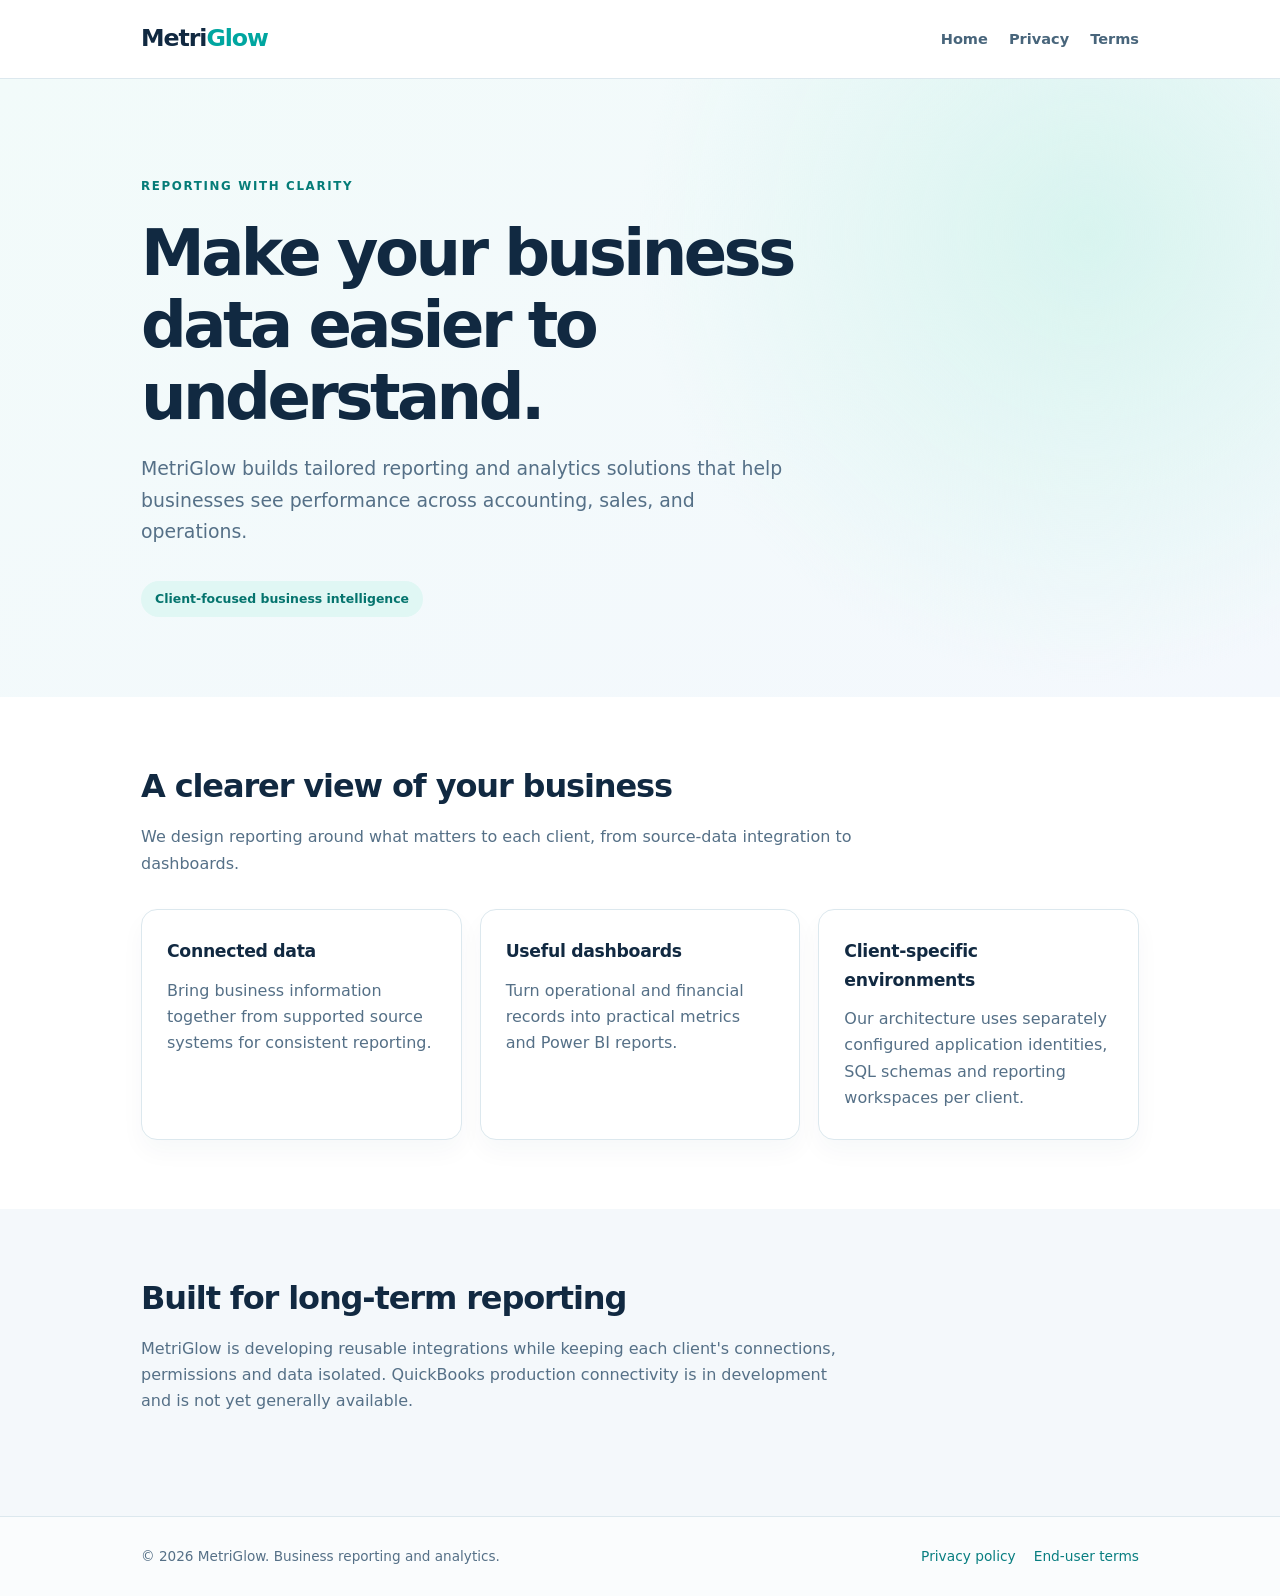
==== index.html @ 0641558f "website(draft): add index.html" ====
<!doctype html>
<html lang="en"><head><meta charset="utf-8"><meta name="viewport" content="width=device-width,initial-scale=1"><meta name="description" content="MetriGlow brings accounting and operations data into clearer business reporting."><title>Business intelligence made clear | MetriGlow</title><link rel="stylesheet" href="styles.css"></head><body><header class="site-header"><div class="wrap"><a class="wordmark" href="index.html" aria-label="MetriGlow home">Metri<span>Glow</span></a><nav aria-label="Main navigation"><a href="index.html">Home</a><a href="privacy.html">Privacy</a><a href="terms.html">Terms</a></nav></div></header><main><section class="hero"><div class="wrap"><span class="eyebrow">Reporting with clarity</span><h1>Make your business data easier to understand.</h1><p>MetriGlow builds tailored reporting and analytics solutions that help businesses see performance across accounting, sales, and operations.</p><span class="pill">Client-focused business intelligence</span></div></section><section class="section" id="services"><div class="wrap"><h2>A clearer view of your business</h2><p class="section-lead">We design reporting around what matters to each client, from source-data integration to dashboards.</p><div class="grid"><div class="panel"><h3>Connected data</h3><p>Bring business information together from supported source systems for consistent reporting.</p></div><div class="panel"><h3>Useful dashboards</h3><p>Turn operational and financial records into practical metrics and Power BI reports.</p></div><div class="panel"><h3>Client-specific environments</h3><p>Our architecture uses separately configured application identities, SQL schemas and reporting workspaces per client.</p></div></div></div></section><section class="section band"><div class="wrap"><h2>Built for long-term reporting</h2><p class="section-lead">MetriGlow is developing reusable integrations while keeping each client's connections, permissions and data isolated. QuickBooks production connectivity is in development and is not yet generally available.</p></div></section></main><footer class="site-footer"><div class="wrap"><p>© 2026 MetriGlow. Business reporting and analytics.</p><div class="footer-links"><a href="privacy.html">Privacy policy</a><a href="terms.html">End-user terms</a></div></div></footer></body></html>
---- styles.css ----
:root{color-scheme:light;--ink:#112941;--muted:#557087;--teal:#00a6a0;--line:#dce8ee;--surface:#f4f8fb;--white:#fff}
*{box-sizing:border-box}html{scroll-behavior:smooth}body{margin:0;font-family:ui-sans-serif,system-ui,-apple-system,BlinkMacSystemFont,"Segoe UI",sans-serif;line-height:1.65;color:var(--ink);background:var(--white)}
a{color:#087e80;text-decoration:none}a:hover{text-decoration:underline}
.wrap{max-width:1050px;margin:0 auto;padding:0 26px}
.site-header{border-bottom:1px solid var(--line);background:#fff;position:sticky;top:0;z-index:2}
.site-header .wrap{display:flex;align-items:center;justify-content:space-between;gap:24px;min-height:78px}
.wordmark{font-size:1.48rem;font-weight:800;letter-spacing:-.045em;color:var(--ink)}
.wordmark span{color:var(--teal)}
nav{display:flex;flex-wrap:wrap;gap:21px;font-size:.91rem;font-weight:650}
nav a{color:#48657b}
.hero{padding:93px 0 80px;background:radial-gradient(circle at 85% 25%,#d8f4ef 0,transparent 38%),linear-gradient(150deg,#f2fbfa,#f4f8fd)}
.eyebrow{display:inline-block;font-size:.74rem;text-transform:uppercase;font-weight:800;letter-spacing:.14em;color:#057c78}
h1{font-size:clamp(2.6rem,5vw,4.5rem);line-height:1.12;letter-spacing:-.055em;max-width:800px;margin:20px 0}
.hero p{font-size:1.18rem;color:var(--muted);max-width:650px}
.pill{display:inline-block;background:#e0f7f4;color:#05746e;padding:8px 14px;border-radius:50px;font-size:.78rem;font-weight:750;margin-top:15px}
.section{padding:69px 0}h2{letter-spacing:-.035em;font-size:2rem;line-height:1.25;margin:0 0 18px}h3{letter-spacing:-.018em;font-size:1.08rem;margin:0 0 12px}
.section-lead{color:var(--muted);max-width:720px;margin-bottom:32px}
.grid{display:grid;grid-template-columns:repeat(3,minmax(0,1fr));gap:18px}
.panel{border:1px solid var(--line);border-radius:16px;padding:27px 25px;background:#fff;box-shadow:0 12px 24px rgba(25,58,86,.035)}
.panel p{color:var(--muted);margin:0}
.band{background:var(--surface)}
.legal{padding-top:66px;padding-bottom:84px;max-width:850px}
.legal h1{font-size:clamp(2.35rem,4vw,3.5rem);margin:12px 0 12px}
.legal h2{font-size:1.4rem;margin-top:37px}
.legal p,.legal li{color:#324f66}
.legal li{margin-bottom:7px}
.notice{background:#fff6e3;border:1px solid #e6c26f;border-radius:12px;padding:18px 22px;margin:26px 0;color:#684b15}
.notice strong{color:#69450e}
.placeholder{background:#fff1d0;padding:2px 5px;border-radius:4px;color:#67480b;font-weight:700}
.small{font-size:.88rem;color:var(--muted)}
.site-footer{border-top:1px solid var(--line);padding:28px 0;background:#fafcfd}
.site-footer .wrap{display:flex;justify-content:space-between;align-items:center;gap:20px;flex-wrap:wrap}
.site-footer p{font-size:.85rem;color:var(--muted);margin:0}
.footer-links{display:flex;gap:18px;font-size:.86rem}
@media(max-width:670px){.site-header .wrap{flex-direction:column;align-items:flex-start;padding-top:18px;padding-bottom:18px;gap:8px}.hero{padding:64px 0}.grid{grid-template-columns:1fr}.section{padding:50px 0}}
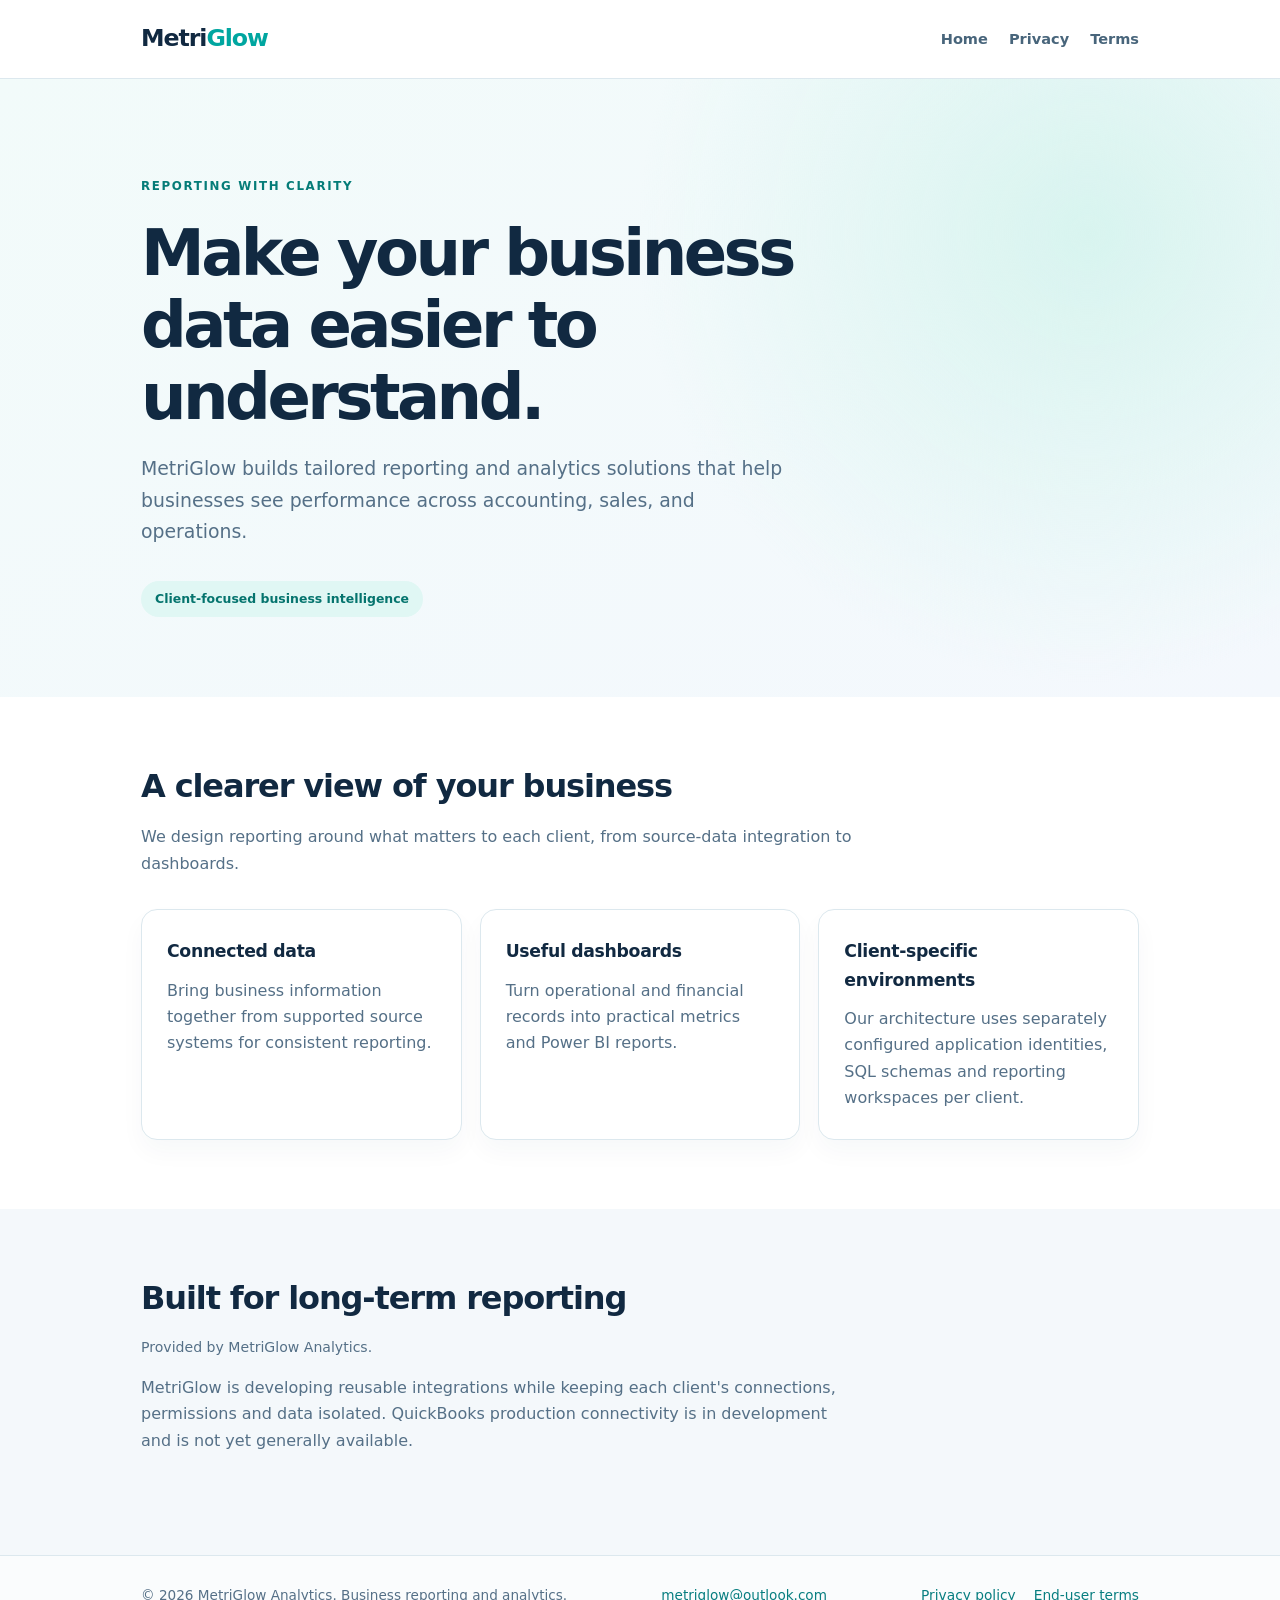
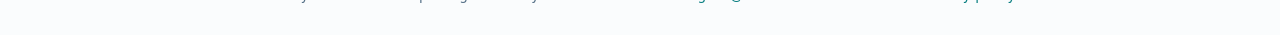
==== commit 85ce63e0: "website(draft): add MetriGlow Analytics identity and public contact" ====
--- a/index.html
+++ b/index.html
@@ -1,2 +1,2 @@
 <!doctype html>
-<html lang="en"><head><meta charset="utf-8"><meta name="viewport" content="width=device-width,initial-scale=1"><meta name="description" content="MetriGlow brings accounting and operations data into clearer business reporting."><title>Business intelligence made clear | MetriGlow</title><link rel="stylesheet" href="styles.css"></head><body><header class="site-header"><div class="wrap"><a class="wordmark" href="index.html" aria-label="MetriGlow home">Metri<span>Glow</span></a><nav aria-label="Main navigation"><a href="index.html">Home</a><a href="privacy.html">Privacy</a><a href="terms.html">Terms</a></nav></div></header><main><section class="hero"><div class="wrap"><span class="eyebrow">Reporting with clarity</span><h1>Make your business data easier to understand.</h1><p>MetriGlow builds tailored reporting and analytics solutions that help businesses see performance across accounting, sales, and operations.</p><span class="pill">Client-focused business intelligence</span></div></section><section class="section" id="services"><div class="wrap"><h2>A clearer view of your business</h2><p class="section-lead">We design reporting around what matters to each client, from source-data integration to dashboards.</p><div class="grid"><div class="panel"><h3>Connected data</h3><p>Bring business information together from supported source systems for consistent reporting.</p></div><div class="panel"><h3>Useful dashboards</h3><p>Turn operational and financial records into practical metrics and Power BI reports.</p></div><div class="panel"><h3>Client-specific environments</h3><p>Our architecture uses separately configured application identities, SQL schemas and reporting workspaces per client.</p></div></div></div></section><section class="section band"><div class="wrap"><h2>Built for long-term reporting</h2><p class="section-lead">MetriGlow is developing reusable integrations while keeping each client's connections, permissions and data isolated. QuickBooks production connectivity is in development and is not yet generally available.</p></div></section></main><footer class="site-footer"><div class="wrap"><p>© 2026 MetriGlow. Business reporting and analytics.</p><div class="footer-links"><a href="privacy.html">Privacy policy</a><a href="terms.html">End-user terms</a></div></div></footer></body></html>
+<html lang="en"><head><meta charset="utf-8"><meta name="viewport" content="width=device-width,initial-scale=1"><meta name="description" content="MetriGlow brings accounting and operations data into clearer business reporting."><title>Business intelligence made clear | MetriGlow</title><link rel="stylesheet" href="styles.css"></head><body><header class="site-header"><div class="wrap"><a class="wordmark" href="index.html" aria-label="MetriGlow home">Metri<span>Glow</span></a><nav aria-label="Main navigation"><a href="index.html">Home</a><a href="privacy.html">Privacy</a><a href="terms.html">Terms</a></nav></div></header><main><section class="hero"><div class="wrap"><span class="eyebrow">Reporting with clarity</span><h1>Make your business data easier to understand.</h1><p>MetriGlow builds tailored reporting and analytics solutions that help businesses see performance across accounting, sales, and operations.</p><span class="pill">Client-focused business intelligence</span></div></section><section class="section" id="services"><div class="wrap"><h2>A clearer view of your business</h2><p class="section-lead">We design reporting around what matters to each client, from source-data integration to dashboards.</p><div class="grid"><div class="panel"><h3>Connected data</h3><p>Bring business information together from supported source systems for consistent reporting.</p></div><div class="panel"><h3>Useful dashboards</h3><p>Turn operational and financial records into practical metrics and Power BI reports.</p></div><div class="panel"><h3>Client-specific environments</h3><p>Our architecture uses separately configured application identities, SQL schemas and reporting workspaces per client.</p></div></div></div></section><section class="section band"><div class="wrap"><h2>Built for long-term reporting</h2><p class="small">Provided by MetriGlow Analytics.</p><p class="section-lead">MetriGlow is developing reusable integrations while keeping each client's connections, permissions and data isolated. QuickBooks production connectivity is in development and is not yet generally available.</p></div></section></main><footer class="site-footer"><div class="wrap"><p>© 2026 MetriGlow Analytics. Business reporting and analytics.</p><p><a href="mailto:metriglow@outlook.com">metriglow@outlook.com</a></p><div class="footer-links"><a href="privacy.html">Privacy policy</a><a href="terms.html">End-user terms</a></div></div></footer></body></html>
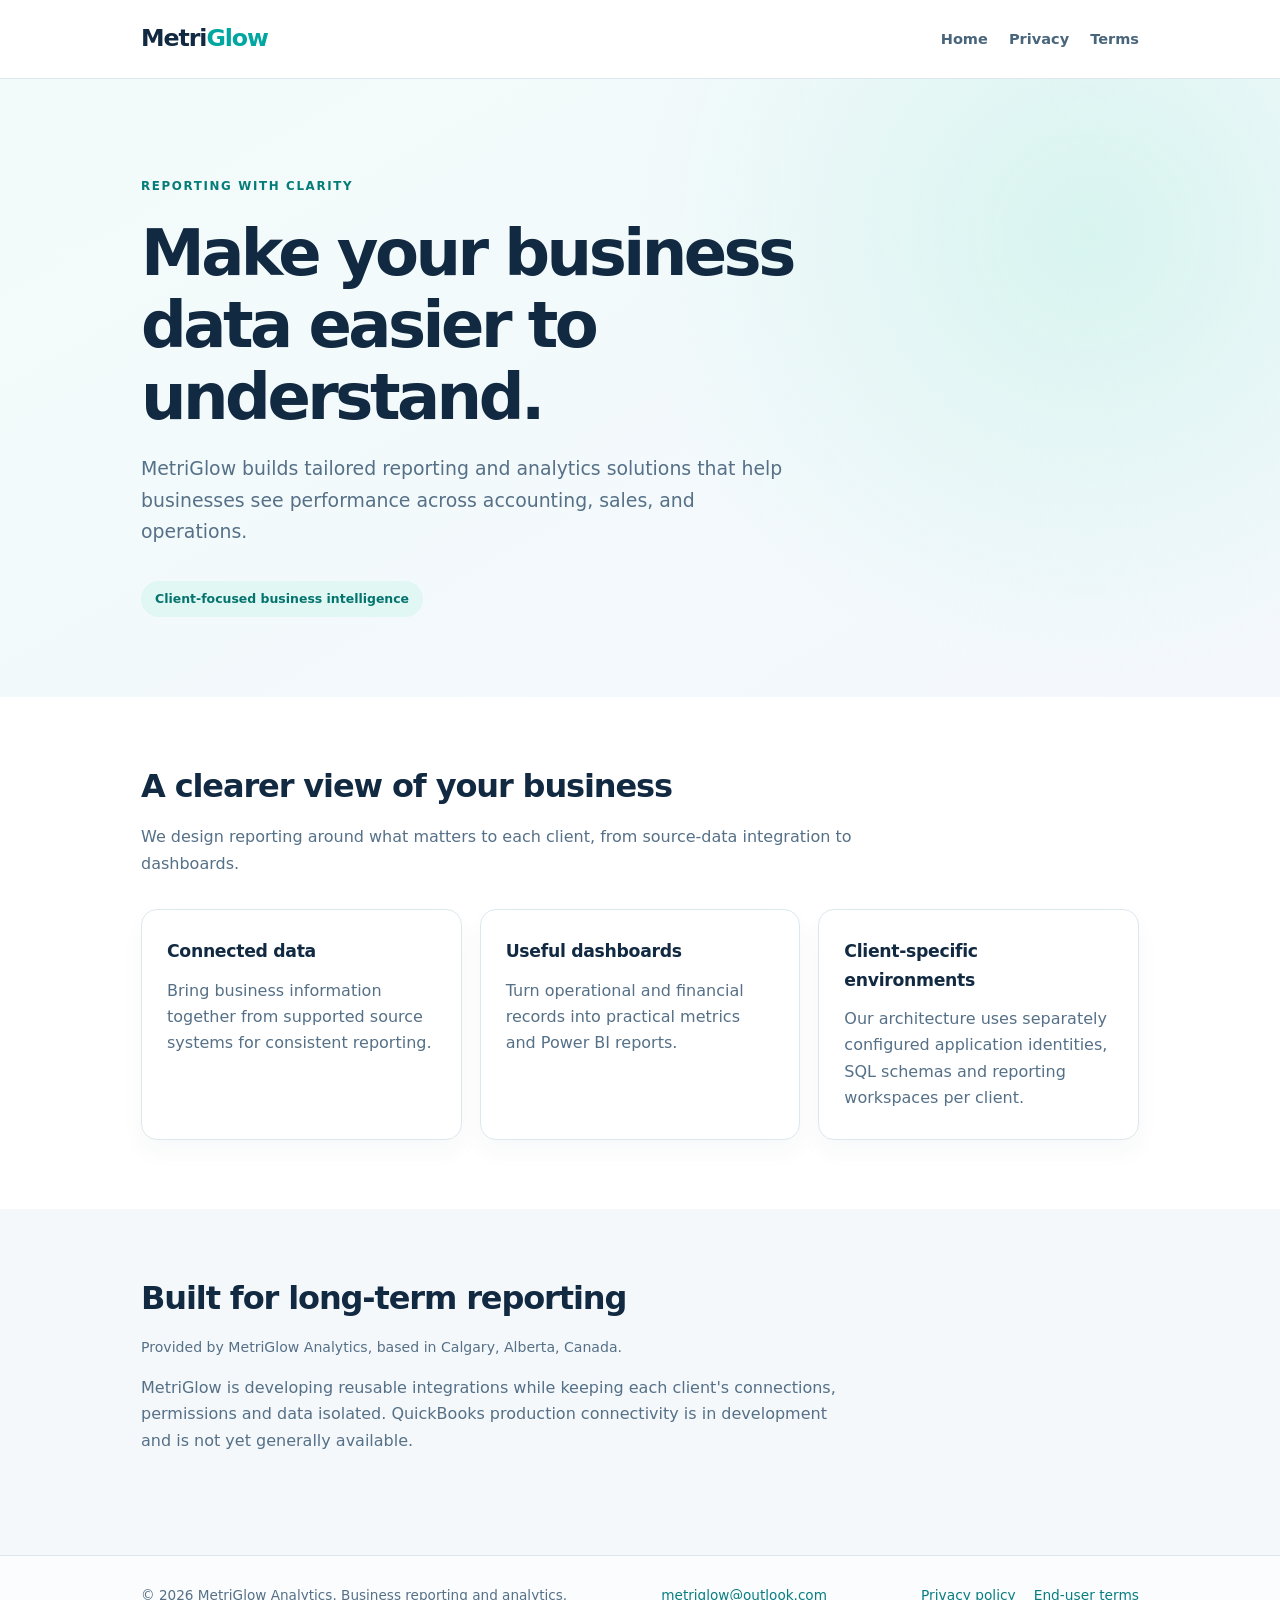
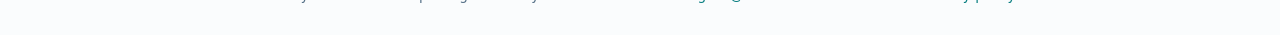
==== commit 1a91c470: "website(draft): identify Calgary Alberta Canada as business location" ====
--- a/index.html
+++ b/index.html
@@ -1,2 +1,2 @@
 <!doctype html>
-<html lang="en"><head><meta charset="utf-8"><meta name="viewport" content="width=device-width,initial-scale=1"><meta name="description" content="MetriGlow brings accounting and operations data into clearer business reporting."><title>Business intelligence made clear | MetriGlow</title><link rel="stylesheet" href="styles.css"></head><body><header class="site-header"><div class="wrap"><a class="wordmark" href="index.html" aria-label="MetriGlow home">Metri<span>Glow</span></a><nav aria-label="Main navigation"><a href="index.html">Home</a><a href="privacy.html">Privacy</a><a href="terms.html">Terms</a></nav></div></header><main><section class="hero"><div class="wrap"><span class="eyebrow">Reporting with clarity</span><h1>Make your business data easier to understand.</h1><p>MetriGlow builds tailored reporting and analytics solutions that help businesses see performance across accounting, sales, and operations.</p><span class="pill">Client-focused business intelligence</span></div></section><section class="section" id="services"><div class="wrap"><h2>A clearer view of your business</h2><p class="section-lead">We design reporting around what matters to each client, from source-data integration to dashboards.</p><div class="grid"><div class="panel"><h3>Connected data</h3><p>Bring business information together from supported source systems for consistent reporting.</p></div><div class="panel"><h3>Useful dashboards</h3><p>Turn operational and financial records into practical metrics and Power BI reports.</p></div><div class="panel"><h3>Client-specific environments</h3><p>Our architecture uses separately configured application identities, SQL schemas and reporting workspaces per client.</p></div></div></div></section><section class="section band"><div class="wrap"><h2>Built for long-term reporting</h2><p class="small">Provided by MetriGlow Analytics.</p><p class="section-lead">MetriGlow is developing reusable integrations while keeping each client's connections, permissions and data isolated. QuickBooks production connectivity is in development and is not yet generally available.</p></div></section></main><footer class="site-footer"><div class="wrap"><p>© 2026 MetriGlow Analytics. Business reporting and analytics.</p><p><a href="mailto:metriglow@outlook.com">metriglow@outlook.com</a></p><div class="footer-links"><a href="privacy.html">Privacy policy</a><a href="terms.html">End-user terms</a></div></div></footer></body></html>
+<html lang="en"><head><meta charset="utf-8"><meta name="viewport" content="width=device-width,initial-scale=1"><meta name="description" content="MetriGlow brings accounting and operations data into clearer business reporting."><title>Business intelligence made clear | MetriGlow</title><link rel="stylesheet" href="styles.css"></head><body><header class="site-header"><div class="wrap"><a class="wordmark" href="index.html" aria-label="MetriGlow home">Metri<span>Glow</span></a><nav aria-label="Main navigation"><a href="index.html">Home</a><a href="privacy.html">Privacy</a><a href="terms.html">Terms</a></nav></div></header><main><section class="hero"><div class="wrap"><span class="eyebrow">Reporting with clarity</span><h1>Make your business data easier to understand.</h1><p>MetriGlow builds tailored reporting and analytics solutions that help businesses see performance across accounting, sales, and operations.</p><span class="pill">Client-focused business intelligence</span></div></section><section class="section" id="services"><div class="wrap"><h2>A clearer view of your business</h2><p class="section-lead">We design reporting around what matters to each client, from source-data integration to dashboards.</p><div class="grid"><div class="panel"><h3>Connected data</h3><p>Bring business information together from supported source systems for consistent reporting.</p></div><div class="panel"><h3>Useful dashboards</h3><p>Turn operational and financial records into practical metrics and Power BI reports.</p></div><div class="panel"><h3>Client-specific environments</h3><p>Our architecture uses separately configured application identities, SQL schemas and reporting workspaces per client.</p></div></div></div></section><section class="section band"><div class="wrap"><h2>Built for long-term reporting</h2><p class="small">Provided by MetriGlow Analytics, based in Calgary, Alberta, Canada.</p><p class="section-lead">MetriGlow is developing reusable integrations while keeping each client's connections, permissions and data isolated. QuickBooks production connectivity is in development and is not yet generally available.</p></div></section></main><footer class="site-footer"><div class="wrap"><p>© 2026 MetriGlow Analytics. Business reporting and analytics.</p><p><a href="mailto:metriglow@outlook.com">metriglow@outlook.com</a></p><div class="footer-links"><a href="privacy.html">Privacy policy</a><a href="terms.html">End-user terms</a></div></div></footer></body></html>
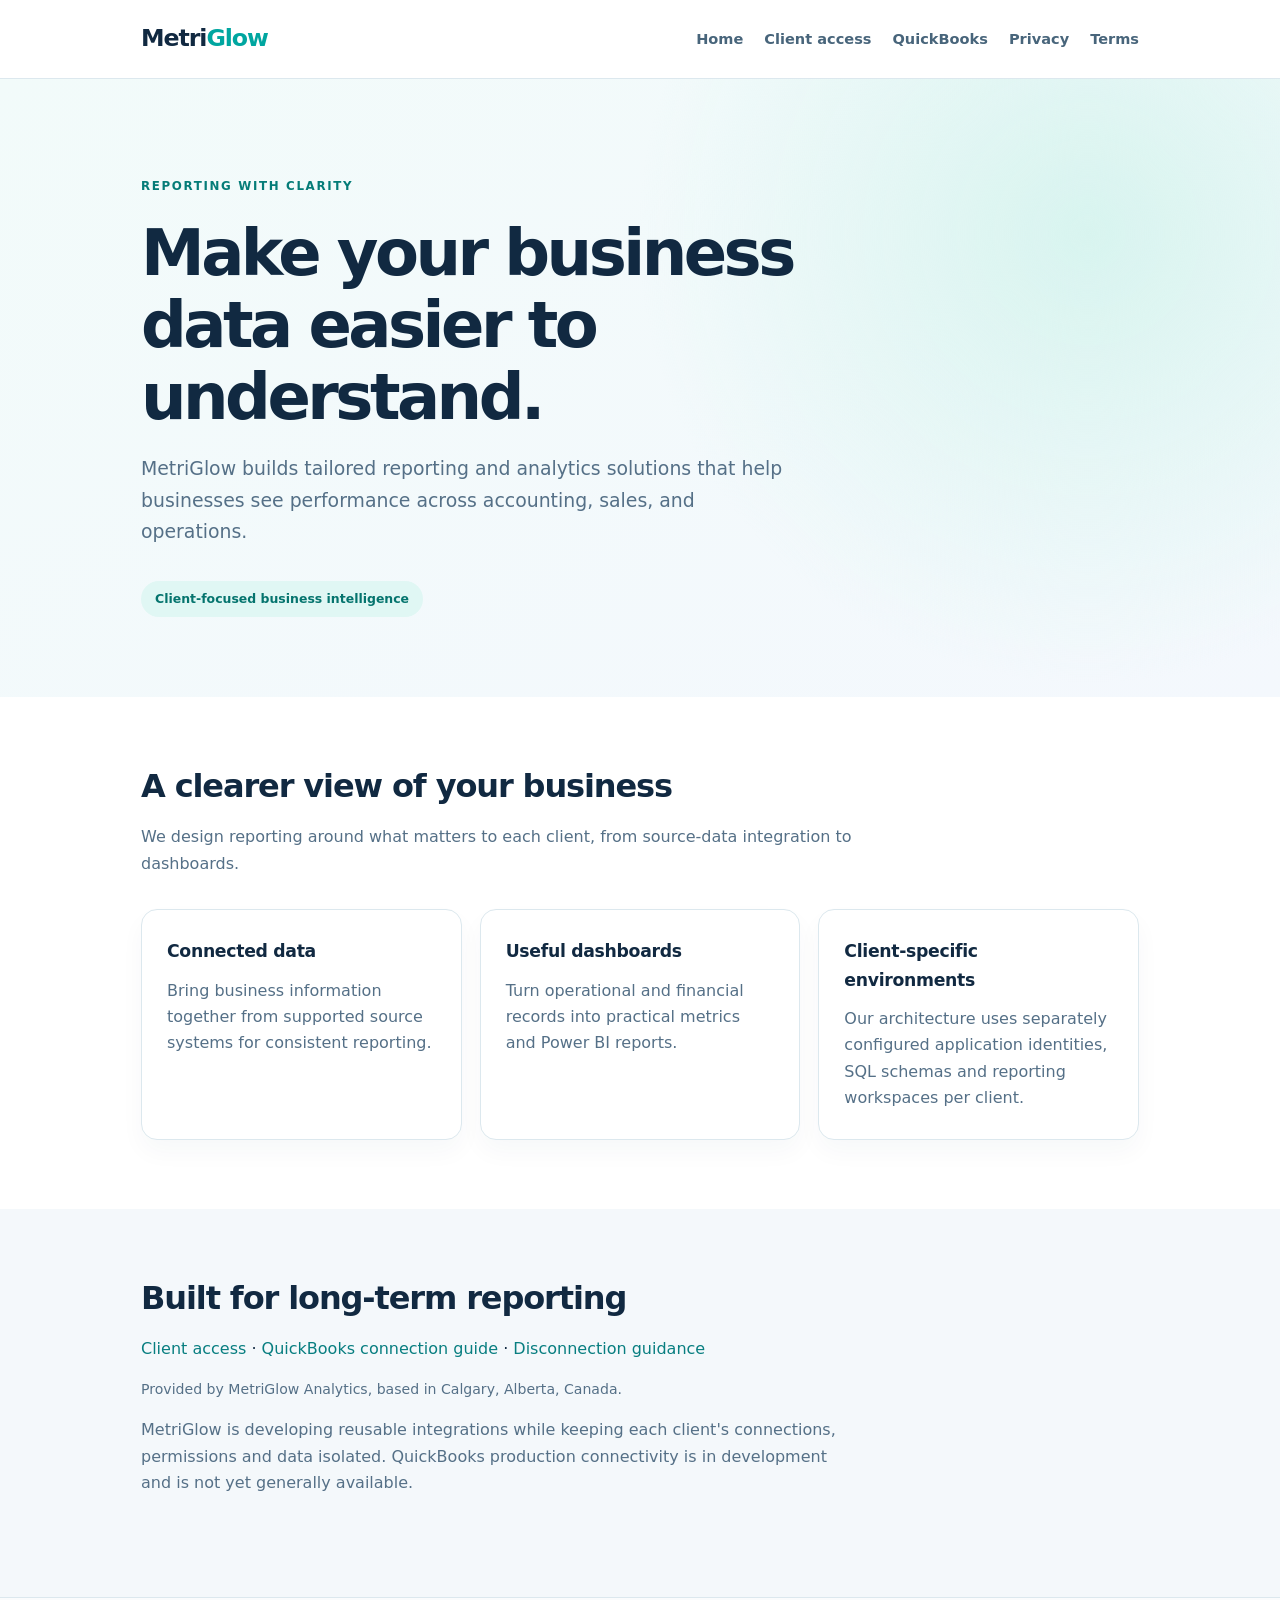
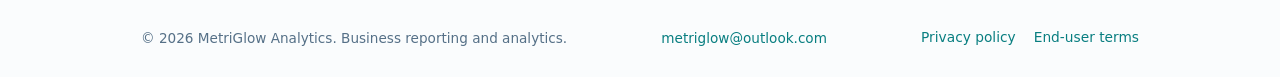
==== commit 522e17fc: "web: link client onboarding and QuickBooks pages from site navigation" ====
--- a/index.html
+++ b/index.html
@@ -1,2 +1,2 @@
 <!doctype html>
-<html lang="en"><head><meta charset="utf-8"><meta name="viewport" content="width=device-width,initial-scale=1"><meta name="description" content="MetriGlow brings accounting and operations data into clearer business reporting."><title>Business intelligence made clear | MetriGlow</title><link rel="stylesheet" href="styles.css"></head><body><header class="site-header"><div class="wrap"><a class="wordmark" href="index.html" aria-label="MetriGlow home">Metri<span>Glow</span></a><nav aria-label="Main navigation"><a href="index.html">Home</a><a href="privacy.html">Privacy</a><a href="terms.html">Terms</a></nav></div></header><main><section class="hero"><div class="wrap"><span class="eyebrow">Reporting with clarity</span><h1>Make your business data easier to understand.</h1><p>MetriGlow builds tailored reporting and analytics solutions that help businesses see performance across accounting, sales, and operations.</p><span class="pill">Client-focused business intelligence</span></div></section><section class="section" id="services"><div class="wrap"><h2>A clearer view of your business</h2><p class="section-lead">We design reporting around what matters to each client, from source-data integration to dashboards.</p><div class="grid"><div class="panel"><h3>Connected data</h3><p>Bring business information together from supported source systems for consistent reporting.</p></div><div class="panel"><h3>Useful dashboards</h3><p>Turn operational and financial records into practical metrics and Power BI reports.</p></div><div class="panel"><h3>Client-specific environments</h3><p>Our architecture uses separately configured application identities, SQL schemas and reporting workspaces per client.</p></div></div></div></section><section class="section band"><div class="wrap"><h2>Built for long-term reporting</h2><p class="small">Provided by MetriGlow Analytics, based in Calgary, Alberta, Canada.</p><p class="section-lead">MetriGlow is developing reusable integrations while keeping each client's connections, permissions and data isolated. QuickBooks production connectivity is in development and is not yet generally available.</p></div></section></main><footer class="site-footer"><div class="wrap"><p>© 2026 MetriGlow Analytics. Business reporting and analytics.</p><p><a href="mailto:metriglow@outlook.com">metriglow@outlook.com</a></p><div class="footer-links"><a href="privacy.html">Privacy policy</a><a href="terms.html">End-user terms</a></div></div></footer></body></html>
+<html lang="en"><head><meta charset="utf-8"><meta name="viewport" content="width=device-width,initial-scale=1"><meta name="description" content="MetriGlow brings accounting and operations data into clearer business reporting."><title>Business intelligence made clear | MetriGlow</title><link rel="stylesheet" href="styles.css"></head><body><header class="site-header"><div class="wrap"><a class="wordmark" href="index.html" aria-label="MetriGlow home">Metri<span>Glow</span></a><nav aria-label="Main navigation"><a href="index.html">Home</a><a href="launch.html">Client access</a><a href="connect.html">QuickBooks</a><a href="privacy.html">Privacy</a><a href="terms.html">Terms</a></nav></div></header><main><section class="hero"><div class="wrap"><span class="eyebrow">Reporting with clarity</span><h1>Make your business data easier to understand.</h1><p>MetriGlow builds tailored reporting and analytics solutions that help businesses see performance across accounting, sales, and operations.</p><span class="pill">Client-focused business intelligence</span></div></section><section class="section" id="services"><div class="wrap"><h2>A clearer view of your business</h2><p class="section-lead">We design reporting around what matters to each client, from source-data integration to dashboards.</p><div class="grid"><div class="panel"><h3>Connected data</h3><p>Bring business information together from supported source systems for consistent reporting.</p></div><div class="panel"><h3>Useful dashboards</h3><p>Turn operational and financial records into practical metrics and Power BI reports.</p></div><div class="panel"><h3>Client-specific environments</h3><p>Our architecture uses separately configured application identities, SQL schemas and reporting workspaces per client.</p></div></div></div></section><section class="section band"><div class="wrap"><h2>Built for long-term reporting</h2><p><a href="launch.html">Client access</a> · <a href="connect.html">QuickBooks connection guide</a> · <a href="disconnect.html">Disconnection guidance</a></p><p class="small">Provided by MetriGlow Analytics, based in Calgary, Alberta, Canada.</p><p class="section-lead">MetriGlow is developing reusable integrations while keeping each client's connections, permissions and data isolated. QuickBooks production connectivity is in development and is not yet generally available.</p></div></section></main><footer class="site-footer"><div class="wrap"><p>© 2026 MetriGlow Analytics. Business reporting and analytics.</p><p><a href="mailto:metriglow@outlook.com">metriglow@outlook.com</a></p><div class="footer-links"><a href="privacy.html">Privacy policy</a><a href="terms.html">End-user terms</a></div></div></footer></body></html>
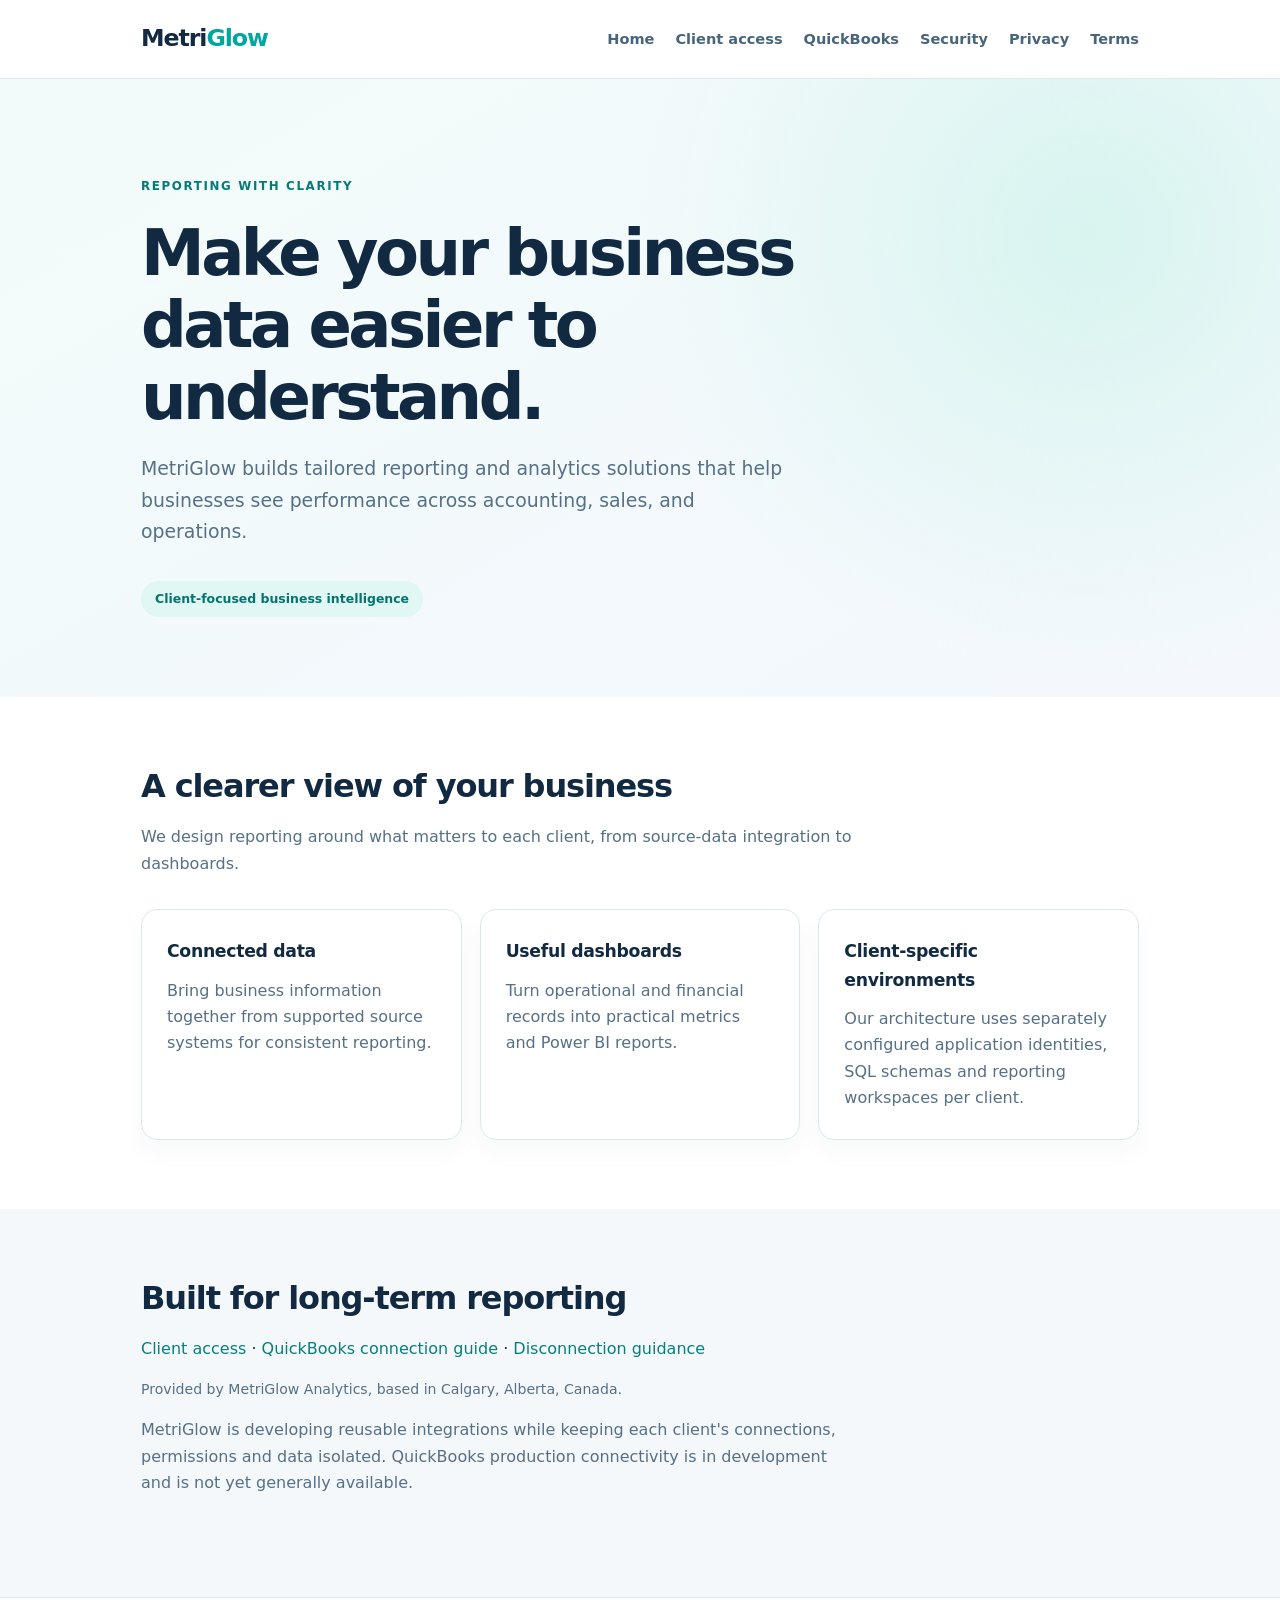
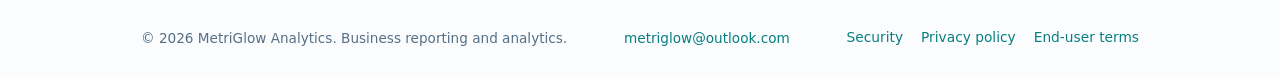
==== commit e30e5e93: "web: cross-link security disclosure from navigation and policies" ====
--- a/index.html
+++ b/index.html
@@ -1,2 +1,2 @@
 <!doctype html>
-<html lang="en"><head><meta charset="utf-8"><meta name="viewport" content="width=device-width,initial-scale=1"><meta name="description" content="MetriGlow brings accounting and operations data into clearer business reporting."><title>Business intelligence made clear | MetriGlow</title><link rel="stylesheet" href="styles.css"></head><body><header class="site-header"><div class="wrap"><a class="wordmark" href="index.html" aria-label="MetriGlow home">Metri<span>Glow</span></a><nav aria-label="Main navigation"><a href="index.html">Home</a><a href="launch.html">Client access</a><a href="connect.html">QuickBooks</a><a href="privacy.html">Privacy</a><a href="terms.html">Terms</a></nav></div></header><main><section class="hero"><div class="wrap"><span class="eyebrow">Reporting with clarity</span><h1>Make your business data easier to understand.</h1><p>MetriGlow builds tailored reporting and analytics solutions that help businesses see performance across accounting, sales, and operations.</p><span class="pill">Client-focused business intelligence</span></div></section><section class="section" id="services"><div class="wrap"><h2>A clearer view of your business</h2><p class="section-lead">We design reporting around what matters to each client, from source-data integration to dashboards.</p><div class="grid"><div class="panel"><h3>Connected data</h3><p>Bring business information together from supported source systems for consistent reporting.</p></div><div class="panel"><h3>Useful dashboards</h3><p>Turn operational and financial records into practical metrics and Power BI reports.</p></div><div class="panel"><h3>Client-specific environments</h3><p>Our architecture uses separately configured application identities, SQL schemas and reporting workspaces per client.</p></div></div></div></section><section class="section band"><div class="wrap"><h2>Built for long-term reporting</h2><p><a href="launch.html">Client access</a> · <a href="connect.html">QuickBooks connection guide</a> · <a href="disconnect.html">Disconnection guidance</a></p><p class="small">Provided by MetriGlow Analytics, based in Calgary, Alberta, Canada.</p><p class="section-lead">MetriGlow is developing reusable integrations while keeping each client's connections, permissions and data isolated. QuickBooks production connectivity is in development and is not yet generally available.</p></div></section></main><footer class="site-footer"><div class="wrap"><p>© 2026 MetriGlow Analytics. Business reporting and analytics.</p><p><a href="mailto:metriglow@outlook.com">metriglow@outlook.com</a></p><div class="footer-links"><a href="privacy.html">Privacy policy</a><a href="terms.html">End-user terms</a></div></div></footer></body></html>
+<html lang="en"><head><meta charset="utf-8"><meta name="viewport" content="width=device-width,initial-scale=1"><meta name="description" content="MetriGlow brings accounting and operations data into clearer business reporting."><title>Business intelligence made clear | MetriGlow</title><link rel="stylesheet" href="styles.css"></head><body><header class="site-header"><div class="wrap"><a class="wordmark" href="index.html" aria-label="MetriGlow home">Metri<span>Glow</span></a><nav aria-label="Main navigation"><a href="index.html">Home</a><a href="launch.html">Client access</a><a href="connect.html">QuickBooks</a><a href="security.html">Security</a><a href="privacy.html">Privacy</a><a href="terms.html">Terms</a></nav></div></header><main><section class="hero"><div class="wrap"><span class="eyebrow">Reporting with clarity</span><h1>Make your business data easier to understand.</h1><p>MetriGlow builds tailored reporting and analytics solutions that help businesses see performance across accounting, sales, and operations.</p><span class="pill">Client-focused business intelligence</span></div></section><section class="section" id="services"><div class="wrap"><h2>A clearer view of your business</h2><p class="section-lead">We design reporting around what matters to each client, from source-data integration to dashboards.</p><div class="grid"><div class="panel"><h3>Connected data</h3><p>Bring business information together from supported source systems for consistent reporting.</p></div><div class="panel"><h3>Useful dashboards</h3><p>Turn operational and financial records into practical metrics and Power BI reports.</p></div><div class="panel"><h3>Client-specific environments</h3><p>Our architecture uses separately configured application identities, SQL schemas and reporting workspaces per client.</p></div></div></div></section><section class="section band"><div class="wrap"><h2>Built for long-term reporting</h2><p><a href="launch.html">Client access</a> · <a href="connect.html">QuickBooks connection guide</a> · <a href="disconnect.html">Disconnection guidance</a></p><p class="small">Provided by MetriGlow Analytics, based in Calgary, Alberta, Canada.</p><p class="section-lead">MetriGlow is developing reusable integrations while keeping each client's connections, permissions and data isolated. QuickBooks production connectivity is in development and is not yet generally available.</p></div></section></main><footer class="site-footer"><div class="wrap"><p>© 2026 MetriGlow Analytics. Business reporting and analytics.</p><p><a href="mailto:metriglow@outlook.com">metriglow@outlook.com</a></p><div class="footer-links"><a href="security.html">Security</a><a href="privacy.html">Privacy policy</a><a href="terms.html">End-user terms</a></div></div></footer></body></html>
--- a/styles.css
+++ b/styles.css
@@ -33,3 +33,6 @@
 .site-footer p{font-size:.85rem;color:var(--muted);margin:0}
 .footer-links{display:flex;gap:18px;font-size:.86rem}
 @media(max-width:670px){.site-header .wrap{flex-direction:column;align-items:flex-start;padding-top:18px;padding-bottom:18px;gap:8px}.hero{padding:64px 0}.grid{grid-template-columns:1fr}.section{padding:50px 0}}
+.cta-link{display:inline-block;background:#087f7b;color:#fff;padding:13px 20px;border-radius:10px;font-weight:750}
+.cta-link:hover,.cta-link:focus{background:#065c5a;color:#fff;text-decoration:none}
+a:focus-visible{outline:3px solid #117e87;outline-offset:4px}
